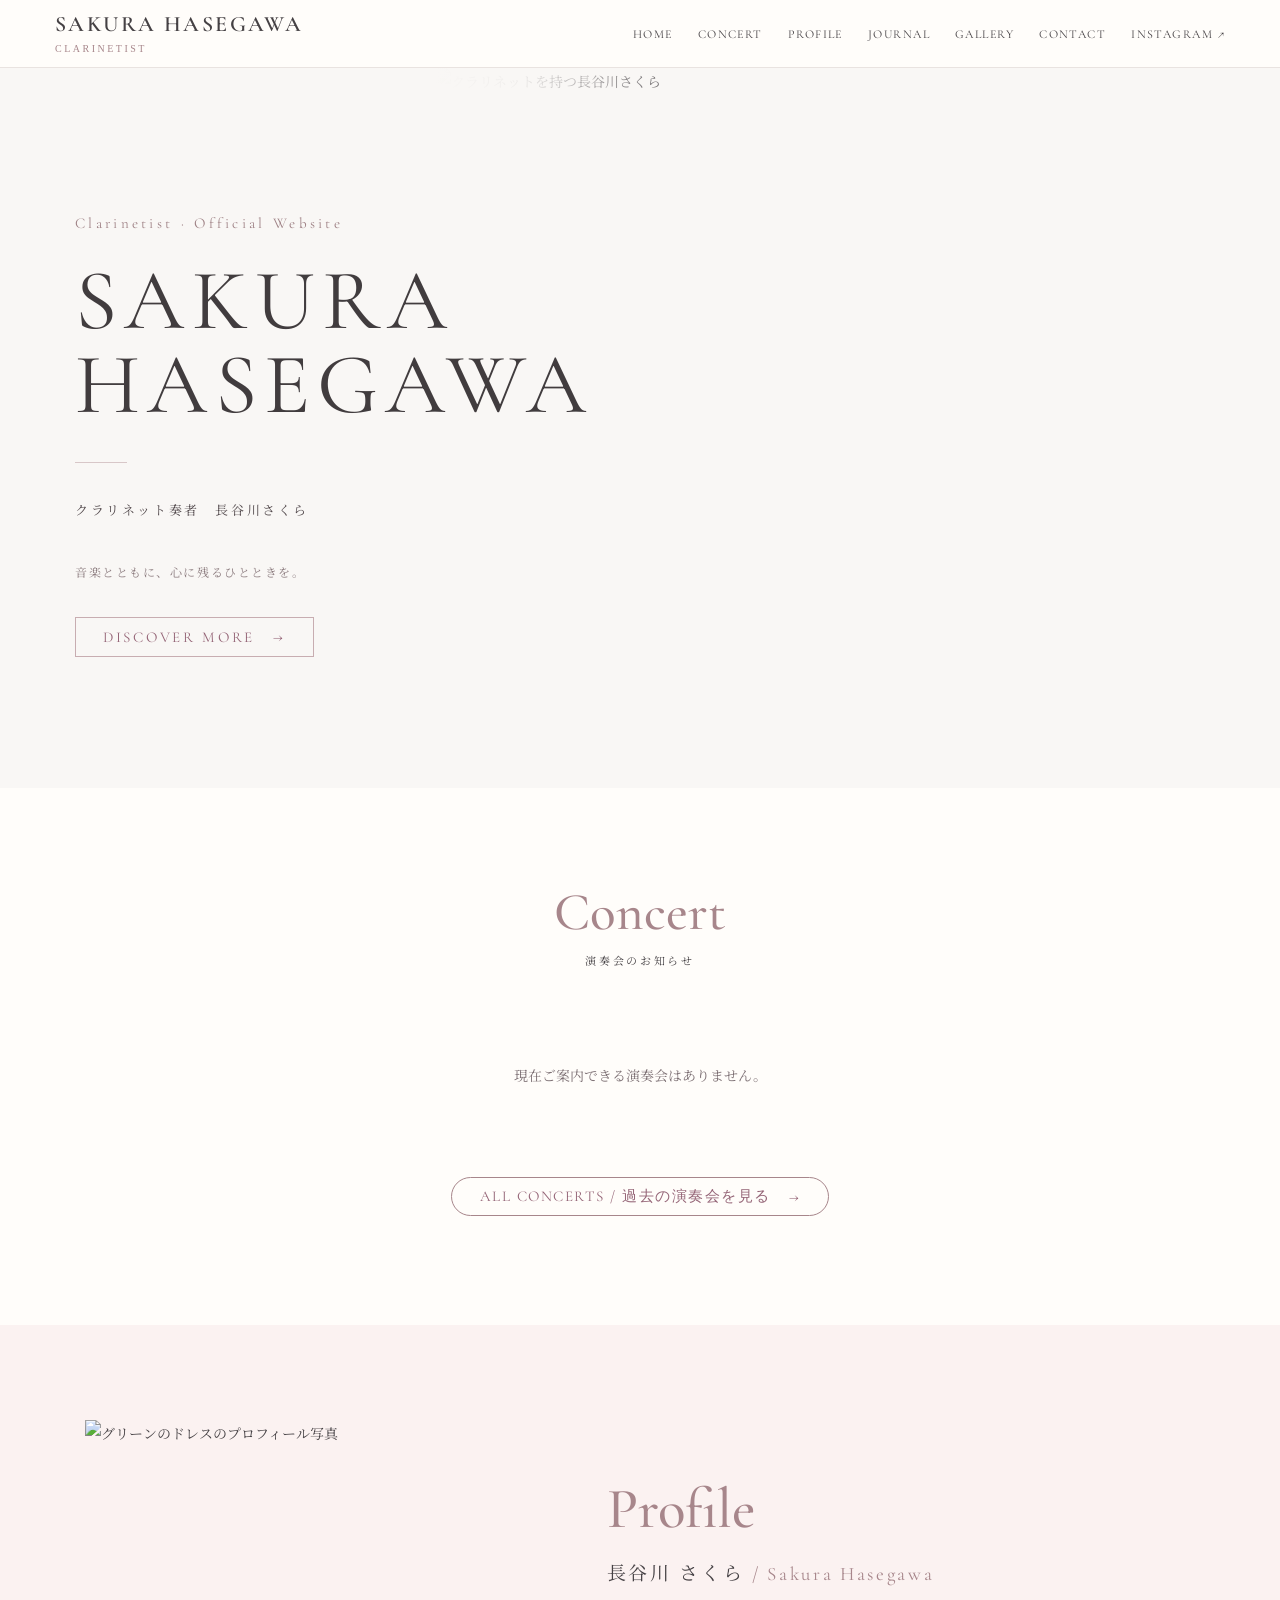
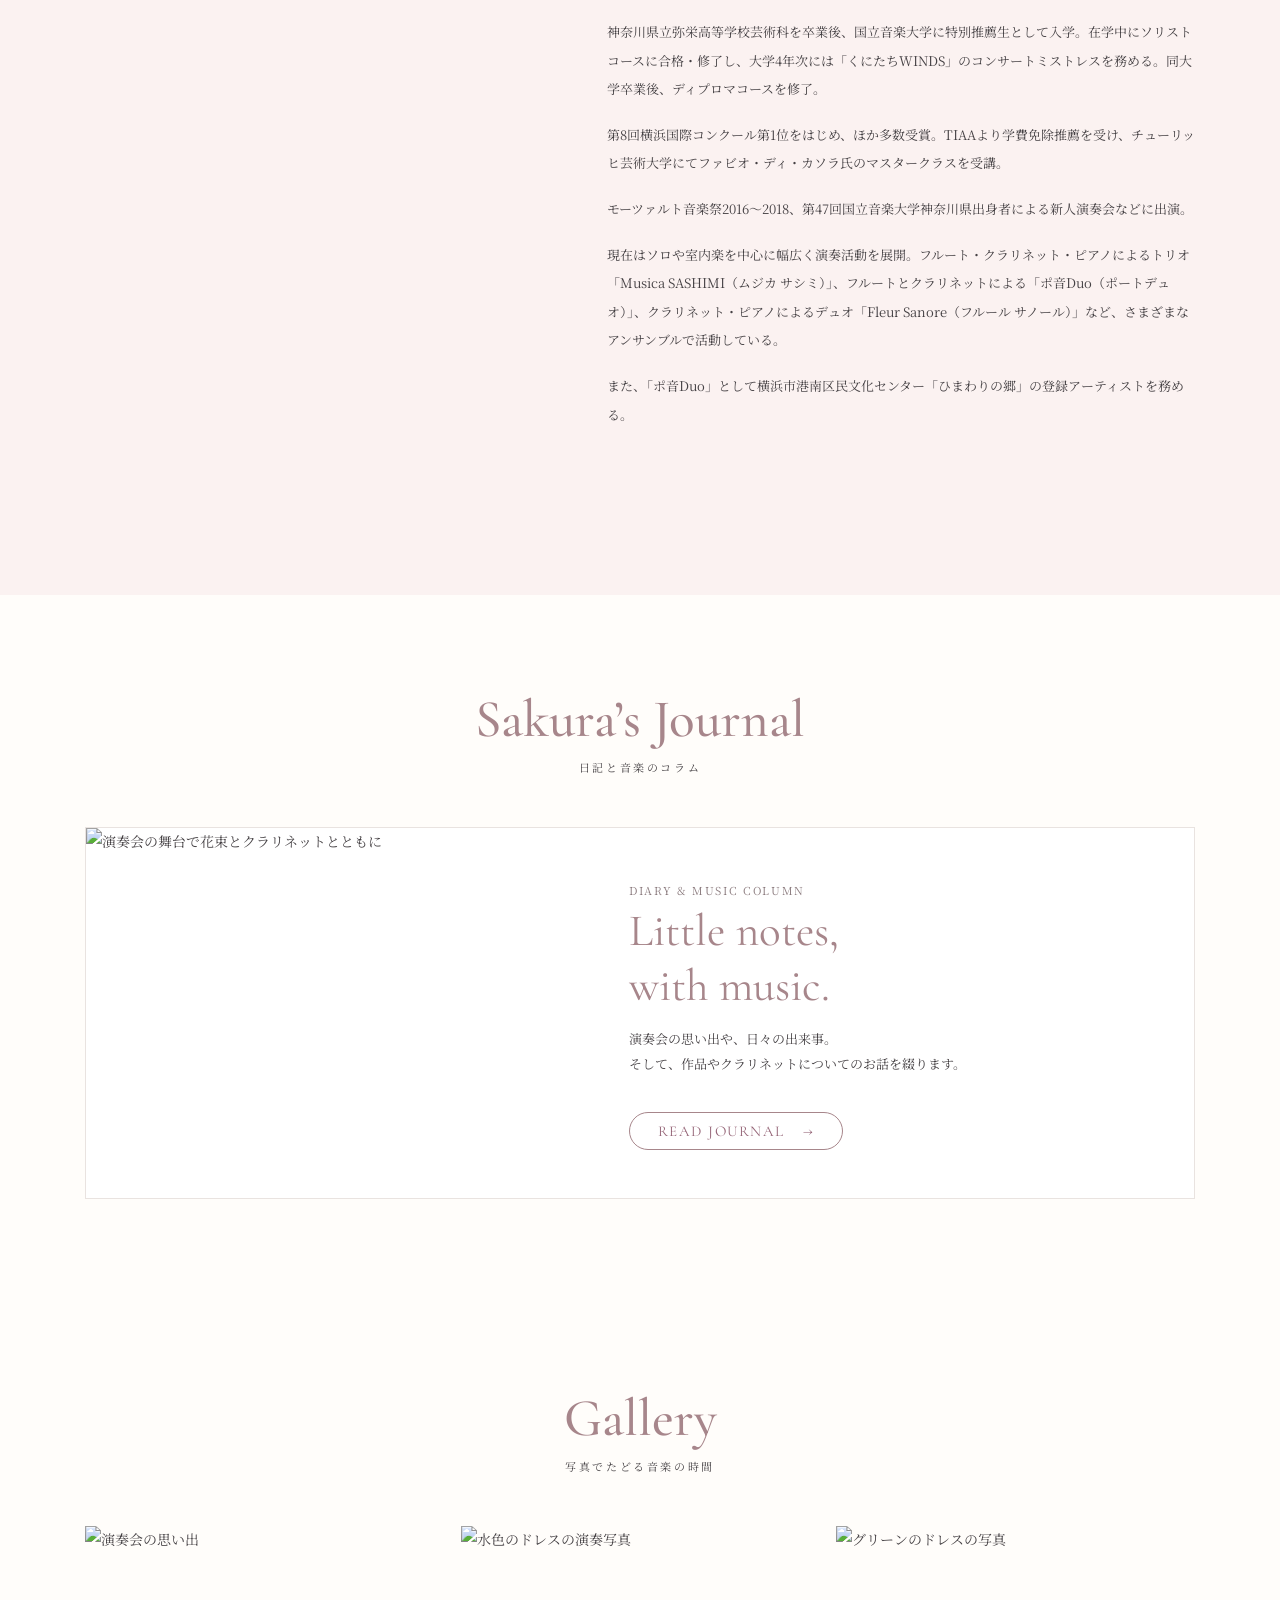
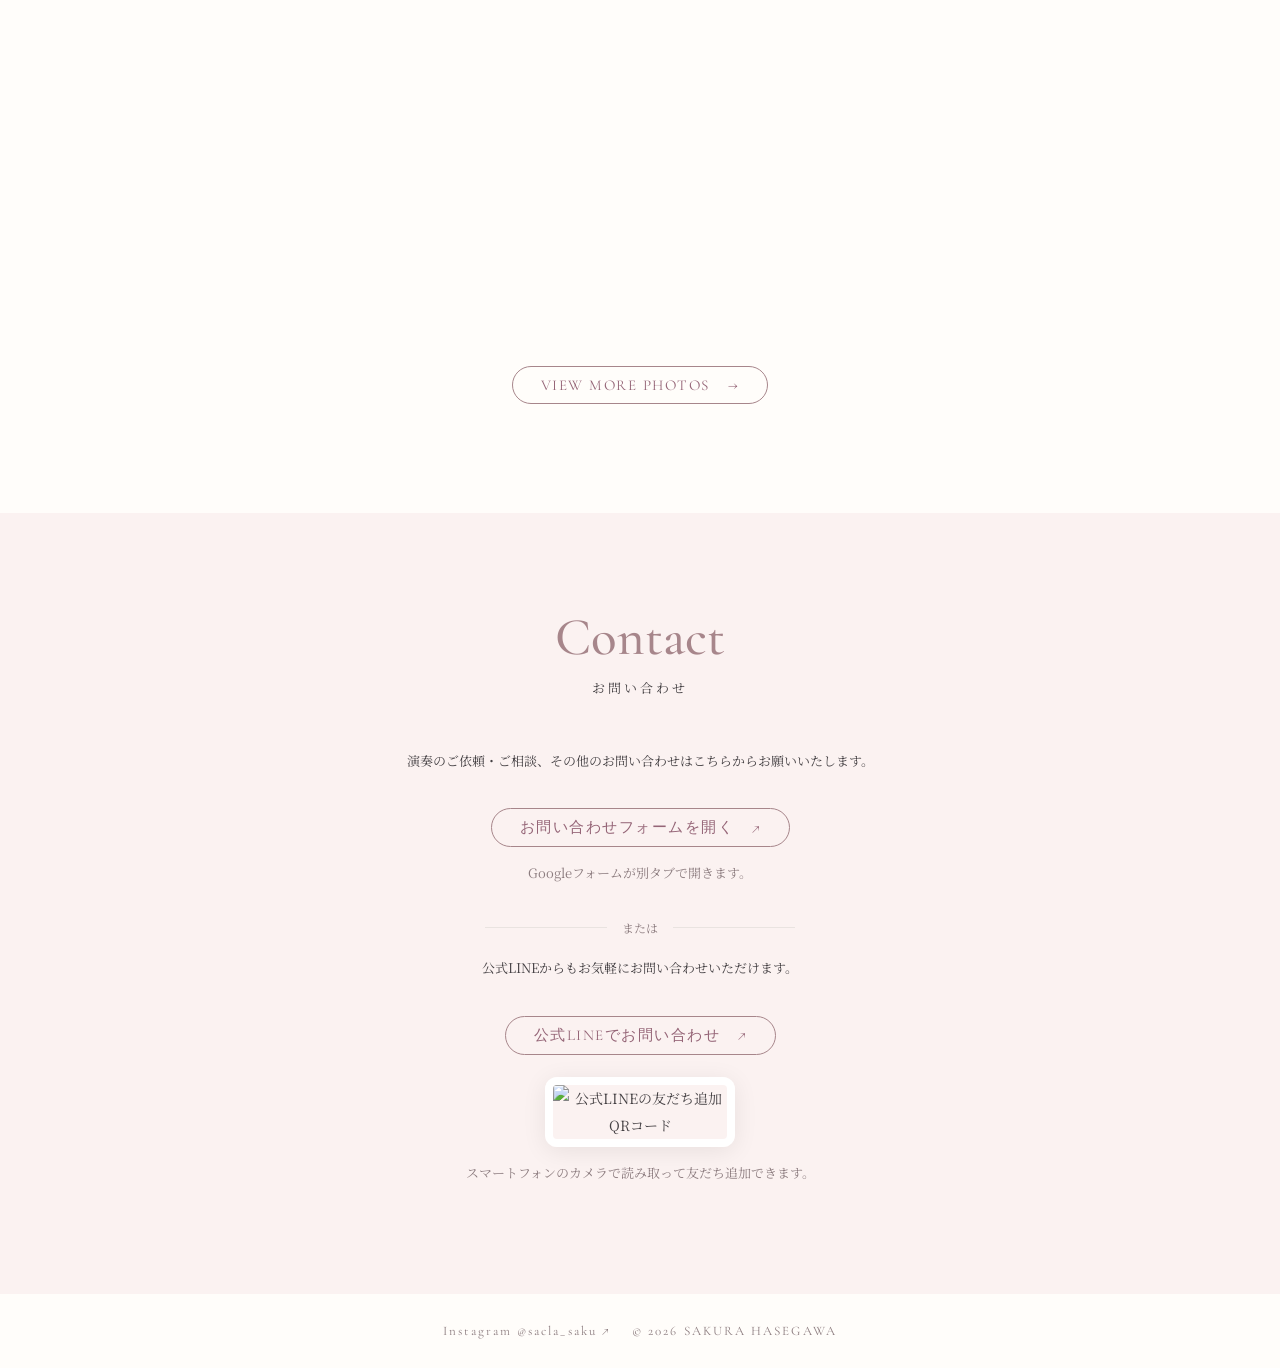
==== index.html @ 26b5f771 "Add files via upload" ====
<!DOCTYPE html>
<html lang="ja"><head><meta charset="utf-8"/><meta content="width=device-width,initial-scale=1" name="viewport"/><link href="style.css" rel="stylesheet"/><meta content="クラリネット奏者 長谷川さくらのウェブサイト。プロフィール、演奏会、写真、日記と音楽コラム。" name="description"/><title>SAKURA HASEGAWA | Clarinetist</title></head><body><header><div class="nav"><a class="brand" href="index.html">SAKURA HASEGAWA<span>CLARINETIST</span></a><nav class="links"><a href="index.html">HOME</a><a href="concerts.html">CONCERT</a><a href="index.html#profile">PROFILE</a><a href="https://sakura-hasegawa-journal.blogspot.com/" rel="noopener noreferrer" target="_blank">JOURNAL</a><a href="gallery.html">GALLERY</a><a href="index.html#contact">CONTACT</a><a aria-label="Instagram @sacla_saku" href="https://www.instagram.com/sacla_saku/" rel="noopener noreferrer" target="_blank">INSTAGRAM ↗</a></nav></div></header><main><section class="hero" id="home"><div class="hero-copy"><span class="kicker">Clarinetist · Official Website</span><h1>SAKURA<br/>HASEGAWA</h1><div class="hairline"></div><p class="jp">クラリネット奏者　長谷川さくら</p><p class="note">音楽とともに、心に残るひとときを。</p><a class="button" href="#profile">DISCOVER MORE <span>→</span></a></div><div class="hero-photo"><img alt="クラリネットを持つ長谷川さくら" src="images/hero-purple.jpg"/></div></section><section class="section" id="concert"><div class="wrap"><div class="section-head"><h2>Concert</h2><p>演奏会のお知らせ</p></div><div class="concert-list" id="upcoming-concerts"><p>演奏会情報を読み込んでいます…</p></div><p style="text-align:center;margin-top:24px"><a class="button" href="concerts.html">ALL CONCERTS / 過去の演奏会を見る <span>→</span></a></p></div></section><section class="section profile" id="profile"><div class="wrap profile-grid"><img alt="グリーンのドレスのプロフィール写真" src="images/green.jpg"/><div class="profile-text"><h2>Profile</h2><div class="jp-name">長谷川 さくら <span style="font:19px 'Cormorant Garamond',serif;color:var(--rose)"> / Sakura Hasegawa</span></div><p>神奈川県立弥栄高等学校芸術科を卒業後、国立音楽大学に特別推薦生として入学。在学中にソリストコースに合格・修了し、大学4年次には「くにたちWINDS」のコンサートミストレスを務める。同大学卒業後、ディプロマコースを修了。</p><p>第8回横浜国際コンクール第1位をはじめ、ほか多数受賞。TIAAより学費免除推薦を受け、チューリッヒ芸術大学にてファビオ・ディ・カソラ氏のマスタークラスを受講。</p><p>モーツァルト音楽祭2016〜2018、第47回国立音楽大学神奈川県出身者による新人演奏会などに出演。</p><p>現在はソロや室内楽を中心に幅広く演奏活動を展開。フルート・クラリネット・ピアノによるトリオ「Musica SASHIMI（ムジカ サシミ）」、フルートとクラリネットによる「ポ音Duo（ポートデュオ）」、クラリネット・ピアノによるデュオ「Fleur Sanore（フルール サノール）」など、さまざまなアンサンブルで活動している。</p><p>また、「ポ音Duo」として横浜市港南区民文化センター「ひまわりの郷」の登録アーティストを務める。</p></div></div></section><section class="section" id="journal"><div class="wrap"><div class="section-head"><h2>Sakura’s Journal</h2><p>日記と音楽のコラム</p></div><div class="journal-feature"><img alt="演奏会の舞台で花束とクラリネットとともに" src="images/concert-memory.jpg"/><div><span class="tagline">DIARY &amp; MUSIC COLUMN</span><h3>Little notes,<br/>with music.</h3><p>演奏会の思い出や、日々の出来事。<br/>そして、作品やクラリネットについてのお話を綴ります。</p><a class="button" href="https://sakura-hasegawa-journal.blogspot.com/" rel="noopener noreferrer" target="_blank">READ JOURNAL <span>→</span></a></div></div></div></section><section class="section" id="gallery"><div class="wrap"><div class="section-head"><h2>Gallery</h2><p>写真でたどる音楽の時間</p></div><div class="gallery-grid"><img alt="演奏会の思い出" src="images/concert-memory.jpg"/><img alt="水色のドレスの演奏写真" src="images/blue-dress.jpg"/><img alt="グリーンのドレスの写真" src="images/green.jpg"/></div><p style="text-align:center;margin-top:28px"><a class="button" href="gallery.html">VIEW MORE PHOTOS <span>→</span></a></p></div></section><section class="section contact" id="contact"><div class="wrap"><div class="section-head"><h2>Contact</h2><p>お問い合わせ</p></div><p>演奏のご依頼・ご相談、その他のお問い合わせはこちらからお願いいたします。</p><p><a class="button" href="https://docs.google.com/forms/d/e/1FAIpQLSdx3HNDGWvEUFdWhkMh7MYXwJhyU6jcr20GA3RXS7MId_K99A/viewform" rel="noopener noreferrer" target="_blank">お問い合わせフォームを開く <span>↗</span></a></p><p class="smallnote">Googleフォームが別タブで開きます。</p><div class="contact-divider"><span>または</span></div><p>公式LINEからもお気軽にお問い合わせいただけます。</p><p><a aria-label="公式LINEでお問い合わせ" class="button" href="https://lin.ee/N4KlAjh" rel="noopener noreferrer" target="_blank">公式LINEでお問い合わせ <span>↗</span></a></p><div style="text-align:center"><img alt="公式LINEの友だち追加QRコード" src="images/line-qr.png" style="display:block;width:190px;max-width:65vw;height:auto;margin:22px auto 8px;border:8px solid white;border-radius:12px;box-shadow:0 4px 24px rgba(0,0,0,.08)"/><p class="smallnote">スマートフォンのカメラで読み取って友だち追加できます。</p></div></div></section></main><footer><a href="https://www.instagram.com/sacla_saku/" rel="noopener noreferrer" style="display:inline-block;margin-right:22px;color:inherit" target="_blank">Instagram @sacla_saku ↗</a>© <span id="year"></span> SAKURA HASEGAWA</footer><script>document.getElementById('year').textContent=new Date().getFullYear()</script><script defer="" src="concerts.js"></script></body></html>
---- style.css ----
@import url('https://fonts.googleapis.com/css2?family=Cormorant+Garamond:wght@400;500;600&family=Noto+Serif+JP:wght@400;500&display=swap');
:root{--paper:#fffdfa;--rose:#b78091;--ink:#493f42;--muted:#8c7c7f;--pale:#fbf0f1;--line:#eadcdb}*{box-sizing:border-box}html{scroll-behavior:smooth}body{margin:0;color:var(--ink);background:var(--paper);font-family:'Noto Serif JP','Yu Mincho',serif;line-height:1.95;font-size:14px}a{color:inherit;text-decoration:none}img{display:block;max-width:100%}header{position:sticky;top:0;z-index:30;background:#fffdfaf2;border-bottom:1px solid var(--line);backdrop-filter:blur(12px)}.nav{max-width:1240px;margin:auto;padding:13px 35px;display:flex;align-items:center;justify-content:space-between;gap:22px}.brand{font:600 22px 'Cormorant Garamond',Georgia,serif;letter-spacing:.11em;line-height:1}.brand span{display:block;font:10px Georgia,serif;letter-spacing:.25em;color:var(--rose);margin-top:8px}.links{display:flex;gap:25px;align-items:center}.links a{font:12px 'Cormorant Garamond',Georgia,serif;letter-spacing:.12em}.links a:hover{color:var(--rose)}.hero{min-height:670px;display:grid;grid-template-columns:51% 49%;background:linear-gradient(110deg,#fffdfb 5%,#f9e8ec 100%);overflow:hidden}.hero-copy{display:flex;flex-direction:column;align-items:flex-start;justify-content:center;padding:70px max(35px,calc((100vw - 1130px)/2));padding-right:20px;position:relative}.hero-copy:before{content:'🌸';position:absolute;top:8%;left:7%;font-size:105px;opacity:.20;font-weight:100}.kicker{font:14px 'Cormorant Garamond',serif;color:var(--rose);letter-spacing:.24em}.hero h1{font:500 clamp(57px,6.6vw,103px)/.91 'Cormorant Garamond',Georgia,serif;letter-spacing:.04em;margin:23px 0}.hero .jp{letter-spacing:.23em;font-size:13px;margin:8px 0 32px}.hairline{width:56px;border-top:1px solid var(--rose);margin:3px 0 26px}.hero p.note{font-size:12px;color:var(--muted);letter-spacing:.13em}.hero-photo{position:relative;min-height:670px;overflow:hidden}.hero-photo img{height:100%;width:100%;object-fit:cover;object-position:center 25%}.hero-photo:after{content:'';position:absolute;inset:0;background:linear-gradient(90deg,#f9e8ec55,transparent 22%)}.button{display:inline-flex;gap:18px;align-items:center;border:1px solid var(--rose);border-radius:100px;padding:9px 28px;color:#956577;letter-spacing:.1em;font:15px 'Cormorant Garamond',serif;margin-top:22px;transition:.2s}.button:hover{background:var(--rose);color:white}.section{padding:95px 30px}.wrap{max-width:1110px;margin:auto}.section-head{text-align:center;margin-bottom:48px}.section-head h2{font:500 53px 'Cormorant Garamond',Georgia,serif;color:var(--rose);margin:0;line-height:1.1}.section-head p{margin:9px 0 0;font-size:11px;letter-spacing:.24em}.empty-concert{background:#fcf5f4;border:1px solid var(--line);text-align:center;padding:53px 25px;max-width:740px;margin:auto}.empty-concert .decor{color:var(--rose);font:40px 'Cormorant Garamond',serif}.empty-concert h3{font-size:17px;font-weight:400;letter-spacing:.1em}.empty-concert p{font-size:12px;color:var(--muted)}.profile{background:#fbf2f1}.profile-grid{display:grid;grid-template-columns:43% 1fr;gap:9%;align-items:center}.profile-grid img{width:100%;height:570px;object-fit:cover;object-position:center 22%}.profile-text h2{font:500 57px 'Cormorant Garamond',serif;color:var(--rose);margin:0}.profile-text .jp-name{font-size:19px;letter-spacing:.14em;margin:10px 0 28px}.profile-text p{font-size:13px;line-height:2.3}.journal-feature{display:grid;grid-template-columns:42% 1fr;gap:7%;align-items:center;background:white;border:1px solid var(--line)}.journal-feature img{width:100%;height:370px;object-fit:cover;object-position:center 42%}.journal-feature>div{padding:35px 50px 35px 0}.journal-feature h3{font:45px 'Cormorant Garamond',serif;color:var(--rose);margin:0}.journal-feature p{font-size:13px}.tagline{font-size:11px;letter-spacing:.15em;color:var(--muted)}.gallery-grid{display:grid;grid-template-columns:repeat(3,1fr);gap:17px}.gallery-grid img{width:100%;height:390px;object-fit:cover;object-position:center 28%}.contact{background:#fbf2f1;text-align:center}.contact p{font-size:13px}.smallnote{color:var(--muted);font-size:11px}footer{text-align:center;padding:29px;color:var(--muted);font:13px 'Cormorant Garamond',serif;letter-spacing:.16em}.journal-main{max-width:1100px;margin:0 auto;padding:75px 25px 110px}.journal-main h1{text-align:center;color:var(--rose);font:500 65px 'Cormorant Garamond',serif;margin:0}.journal-sub{text-align:center;font-size:12px;letter-spacing:.22em;margin:0 0 35px}.filters{text-align:center;margin-bottom:35px}.filters button{cursor:pointer;border:1px solid #e4c8cf;border-radius:100px;padding:10px 24px;background:white;color:var(--ink);margin:5px;font:15px 'Cormorant Garamond',serif;letter-spacing:.1em}.filters button.active{background:var(--rose);color:white}.post-grid{display:grid;grid-template-columns:repeat(2,1fr);gap:25px}.post-card{cursor:pointer;border:1px solid var(--line);background:white;text-align:left;color:inherit;padding:0;font:inherit}.post-card img{width:100%;height:235px;object-fit:cover}.post-card .cardbody{padding:25px}.category{font:16px 'Cormorant Garamond',serif;color:var(--rose);letter-spacing:.13em}.post-card h2{font-size:19px;font-weight:400;margin:12px 0}.post-card p{font-size:12px;color:var(--muted)}.article{max-width:760px;margin:auto;padding:38px;background:white;border:1px solid var(--line)}.article h2{font-size:26px;font-weight:400}.article p{white-space:pre-line}.article img{width:100%;max-height:520px;object-fit:cover}.back{background:none;border:0;color:var(--rose);cursor:pointer;margin-bottom:20px}.placeholder{height:235px;background:linear-gradient(120deg,#f7e5e9,#fff9f5);display:grid;place-items:center;font:34px 'Cormorant Garamond',serif;color:var(--rose)}
@media(max-width:800px){.nav{padding:13px 16px;flex-direction:column}.brand{text-align:center;font-size:20px}.links{gap:12px;flex-wrap:wrap;justify-content:center}.links a{font-size:11px}.hero{grid-template-columns:1fr}.hero-photo{grid-row:1;min-height:0;height:420px}.hero-photo img{object-position:center 27%}.hero-copy{padding:40px 28px 55px;align-items:center;text-align:center}.hero h1{font-size:64px}.hero-copy:before{display:none}.section{padding:65px 20px}.profile-grid{grid-template-columns:1fr;gap:25px}.profile-grid img{height:460px;object-position:center 20%}.profile-text h2{text-align:center}.journal-feature{grid-template-columns:1fr}.journal-feature img{height:300px}.journal-feature>div{padding:20px 25px 35px}.gallery-grid{gap:8px}.gallery-grid img{height:260px}.section-head h2{font-size:46px}.post-grid{grid-template-columns:1fr}.journal-main h1{font-size:54px}}
@media(max-width:480px){.hero-photo{height:340px}.hero h1{font-size:53px}.gallery-grid{grid-template-columns:1fr 1fr}.gallery-grid img{height:220px}.gallery-grid img:last-child{display:none}.profile-grid img{height:410px}.links{gap:10px}}

.hero-copy:after{content:"🌸";position:absolute;bottom:6%;right:7%;font-size:75px;opacity:.17;pointer-events:none}.hero-copy>*{position:relative;z-index:1}


/* Refined, seamless sakura hero */
:root{--ink:#51484a;--rose:#ae8490;--pale:#fbf6f4}
.hero{position:relative;display:block;min-height:760px;background:#faf5f3;isolation:isolate}
.hero-photo{position:absolute;inset:0 0 0 37%;height:100%;min-height:0;z-index:-1;overflow:hidden}
.hero-photo img{width:100%;height:100%;object-fit:cover;object-position:62% 24%}
.hero-photo:after{content:"";position:absolute;inset:0;background:linear-gradient(90deg,#faf5f3 0%,#faf5f3 7%,rgba(250,245,243,.97) 16%,rgba(250,245,243,.72) 30%,rgba(250,245,243,.13) 51%,transparent 70%)}
.hero-copy{width:60%;min-height:760px;padding:170px 20px 100px max(65px,calc((100vw - 1130px)/2));justify-content:center;position:relative}
.hero-copy:before{content:"";position:absolute;top:26px;left:0;width:290px;height:222px;background:url('images/sakura-branch.svg') center/contain no-repeat;opacity:.49;pointer-events:none}
.hero-copy:after{content:"";position:absolute;bottom:6px;left:6%;right:auto;width:180px;height:140px;background:url('images/sakura-branch.svg') center/contain no-repeat;transform:rotate(180deg);opacity:.23;pointer-events:none}
.hero h1{font-family:'Cormorant Garamond',Georgia,serif;font-weight:400;font-size:clamp(75px,7.2vw,117px);line-height:.87;letter-spacing:.105em;color:#514449;margin:28px 0 32px;white-space:nowrap}
.hero .kicker{font-size:15px;letter-spacing:.24em;color:#ae8791}
.hero .hairline{width:78px;opacity:.65}
.hero .jp{font-size:13px;letter-spacing:.28em}
.hero .note{margin-top:5px}
.profile-grid{grid-template-columns:40% 1fr;gap:7%}.profile-grid img{height:680px}.profile-text p{font-size:13px;line-height:2.2;margin:0 0 17px}
@media(max-width:950px){.hero{min-height:650px}.hero-copy{min-height:650px;width:67%;padding-left:45px}.hero h1{font-size:clamp(65px,8vw,88px)}.hero-photo{left:31%}}
@media(max-width:700px){.hero{min-height:0;padding-top:355px}.hero-photo{inset:0 0 auto 0;height:440px}.hero-photo img{object-position:center 22%}.hero-photo:after{background:linear-gradient(0deg,#faf5f3 0%,rgba(250,245,243,.85) 9%,transparent 39%)}.hero-copy{width:100%;min-height:0;padding:25px 25px 70px;align-items:center;text-align:center}.hero-copy:before{width:145px;height:130px;top:-5px;left:-20px;opacity:.4}.hero-copy:after{width:105px;height:90px;right:0;left:auto}.hero h1{font-size:clamp(52px,12vw,78px);margin:22px 0;letter-spacing:.065em}.profile-grid img{height:460px}.profile-text p{font-size:13px}}

/* Editorial minimal hero: authentic photo, no ornamental illustration */
:root{--ink:#454144;--rose:#a7868b;--pale:#fbf9f7;--line:#e9e3e0}
.hero{background:#f9f7f5;min-height:720px;overflow:hidden}
.hero-photo{left:34%;z-index:-1}
.hero-photo img{object-position:62% 25%}
.hero-photo:after{background:linear-gradient(90deg,#f9f7f5 0%,#f9f7f5 9%,rgba(249,247,245,.98) 20%,rgba(249,247,245,.75) 37%,rgba(249,247,245,.12) 61%,transparent 78%)}
.hero-copy{width:64%;min-height:720px;padding-top:110px;padding-bottom:95px}
.hero-copy:before,.hero-copy:after{display:none!important;content:none!important}
.hero h1{font-size:clamp(68px,6.7vw,104px);font-weight:400;letter-spacing:.085em;line-height:.98;color:#413c3e;margin:27px 0 32px}
.hero .kicker{color:#9e8185;font-size:15px;letter-spacing:.22em}
.hero .hairline{width:52px;border-color:#c7aeb1}
.hero .jp{color:#51484b;letter-spacing:.2em}
.hero .note{color:#7c7375}
.hero .button{border-radius:0;border-color:#c8adb1;padding:10px 27px;letter-spacing:.18em}
@media(max-width:950px){.hero{min-height:640px}.hero-copy{min-height:640px}.hero h1{font-size:clamp(60px,7vw,83px)}}
@media(max-width:700px){.hero{min-height:0;padding-top:350px}.hero-photo{left:0;height:435px}.hero-photo:after{background:linear-gradient(0deg,#f9f7f5 0%,rgba(249,247,245,.93) 12%,transparent 46%)}.hero-copy{min-height:0;width:100%;padding:30px 22px 75px}.hero h1{font-size:clamp(51px,11vw,76px);white-space:normal}}

/* Clear portrait correction: no veil over faces or profile photos */
.profile-grid img,.journal-feature img,.gallery-grid img{filter:none!important;opacity:1!important;mask-image:none!important;-webkit-mask-image:none!important}
.profile-grid,.profile-grid picture{isolation:isolate}
.profile-grid img{position:relative;z-index:1}
.hero-photo:after{background:linear-gradient(90deg,#f9f7f5 0%,rgba(249,247,245,.94) 10%,rgba(249,247,245,.42) 22%,transparent 35%)!important;pointer-events:none}
@media(max-width:700px){.hero-photo:after{background:linear-gradient(0deg,#f9f7f5 0%,rgba(249,247,245,.70) 9%,transparent 24%)!important}}

.contact-form{max-width:820px;margin:30px auto 12px;background:white;border:1px solid var(--line);border-radius:5px;overflow:hidden}.contact-form iframe{display:block;width:100%;height:1000px;border:0;background:#fff}@media(max-width:800px){.contact-form iframe{height:1100px}}

.contact-divider{max-width:310px;margin:30px auto 16px;display:flex;align-items:center;gap:15px;color:var(--muted);font-size:12px}.contact-divider:before,.contact-divider:after{content:"";height:1px;background:var(--line);flex:1}

/* Concerts */
.concert-list{display:grid;gap:22px;margin:26px auto 10px;max-width:860px}.concert-card{display:flex;gap:26px;align-items:flex-start;padding:24px;background:#fff;border:1px solid #eee3e2;border-radius:8px;box-shadow:0 8px 28px rgba(90,60,70,.04)}.concert-poster{width:160px;max-width:32%;object-fit:contain;border-radius:3px}.concert-card h3{font-size:1.35rem;margin:8px 0 14px}.concert-card p{margin:6px 0;line-height:1.7}.concert-date{color:#ae7586;letter-spacing:.12em;font-weight:600}.concert-card .button{margin-top:14px}.concert-subhead{font-size:1.6rem;margin-top:42px}.concert-empty{text-align:center;padding:28px;color:#7d7074}@media(max-width:600px){.concert-card{gap:15px;padding:16px}.concert-poster{width:100px}.concert-card h3{font-size:1.1rem}}

/* Flyer links: preserve each flyer aspect ratio, including landscape flyers. */
.poster-link{display:block;flex:0 0 160px;max-width:32%;text-align:center;text-decoration:none;color:#ae7586;cursor:zoom-in}
.poster-link .concert-poster{display:block;width:100%;max-width:100%;height:auto;max-height:290px;object-fit:contain;border-radius:3px;box-shadow:0 4px 15px rgba(80,55,65,.12)}
.poster-fallback{display:none;font-size:.85rem;padding:16px 6px;background:#f9f3f5;border:1px solid #eadde1;border-radius:4px}
.poster-error .concert-poster{display:none}.poster-error .poster-fallback{display:block}
@media(max-width:600px){.poster-link{flex-basis:100px;max-width:34%}.poster-link .concert-poster{max-height:210px}}
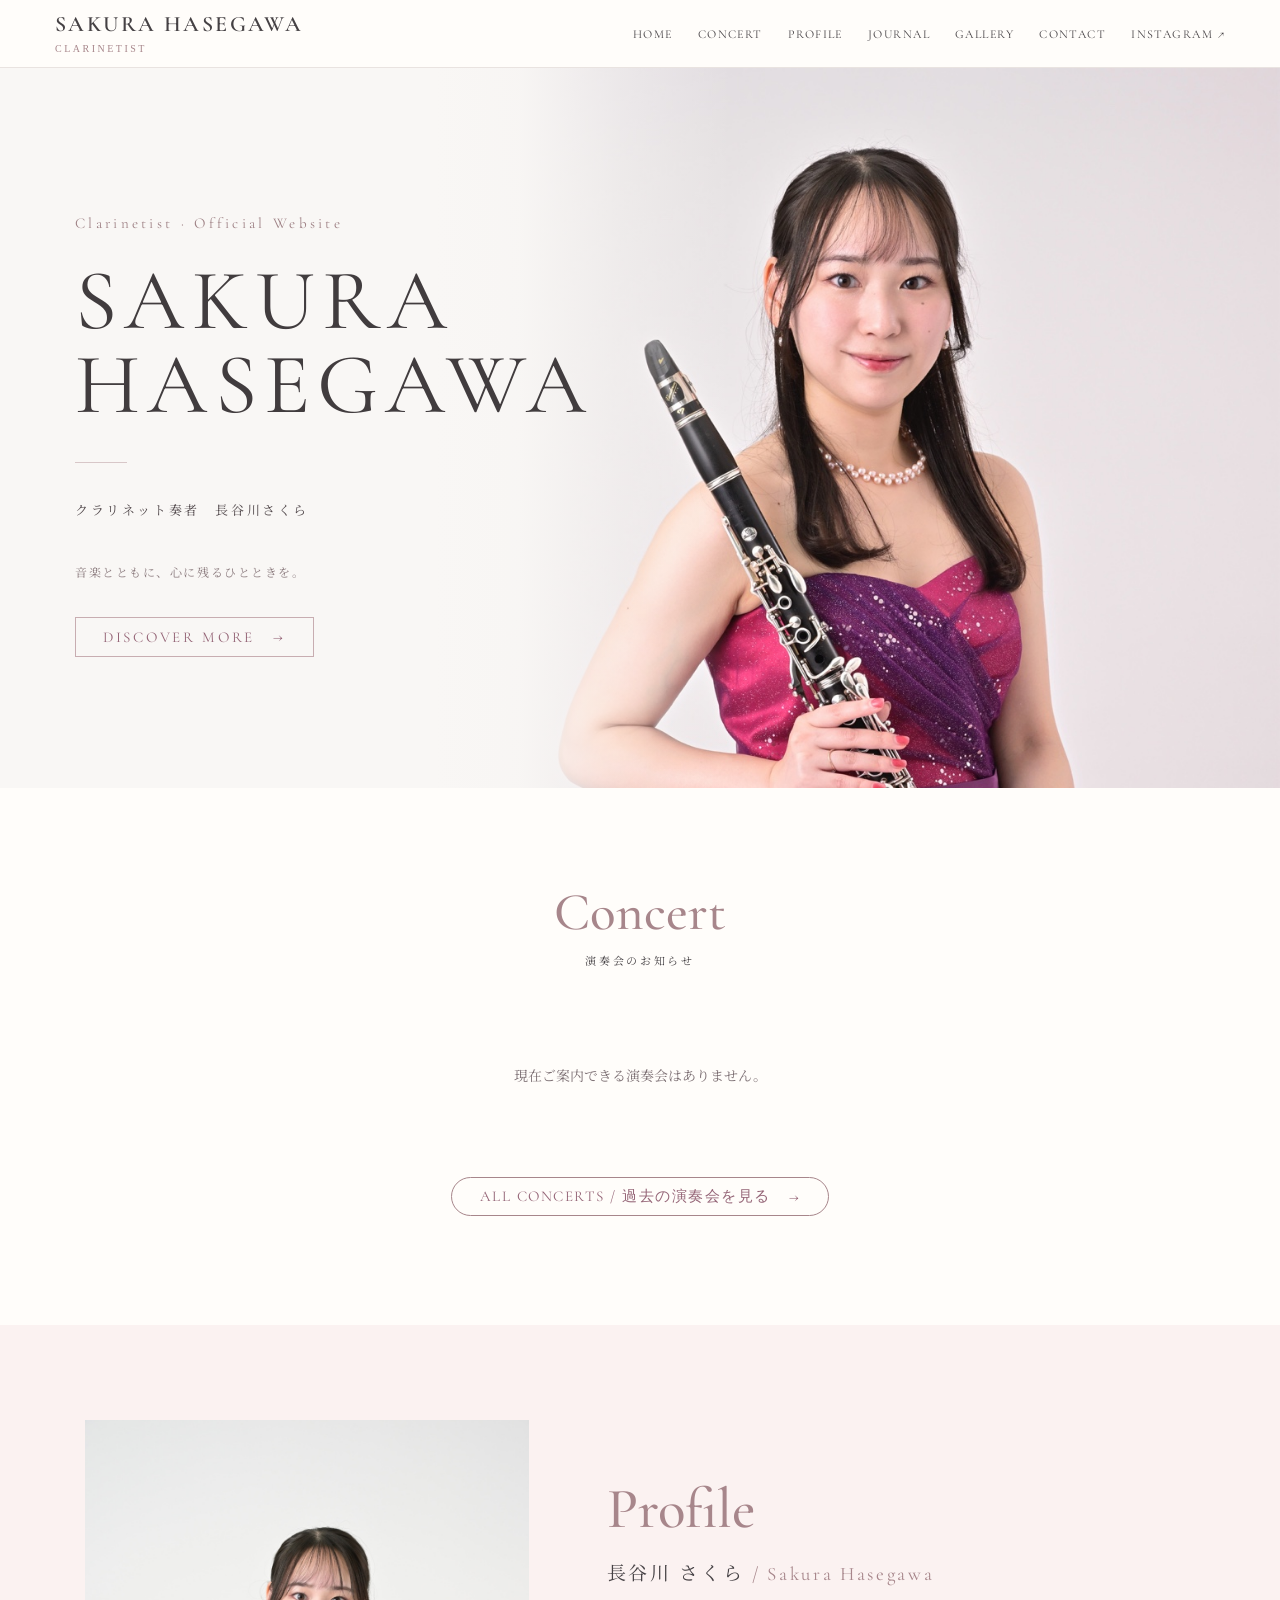
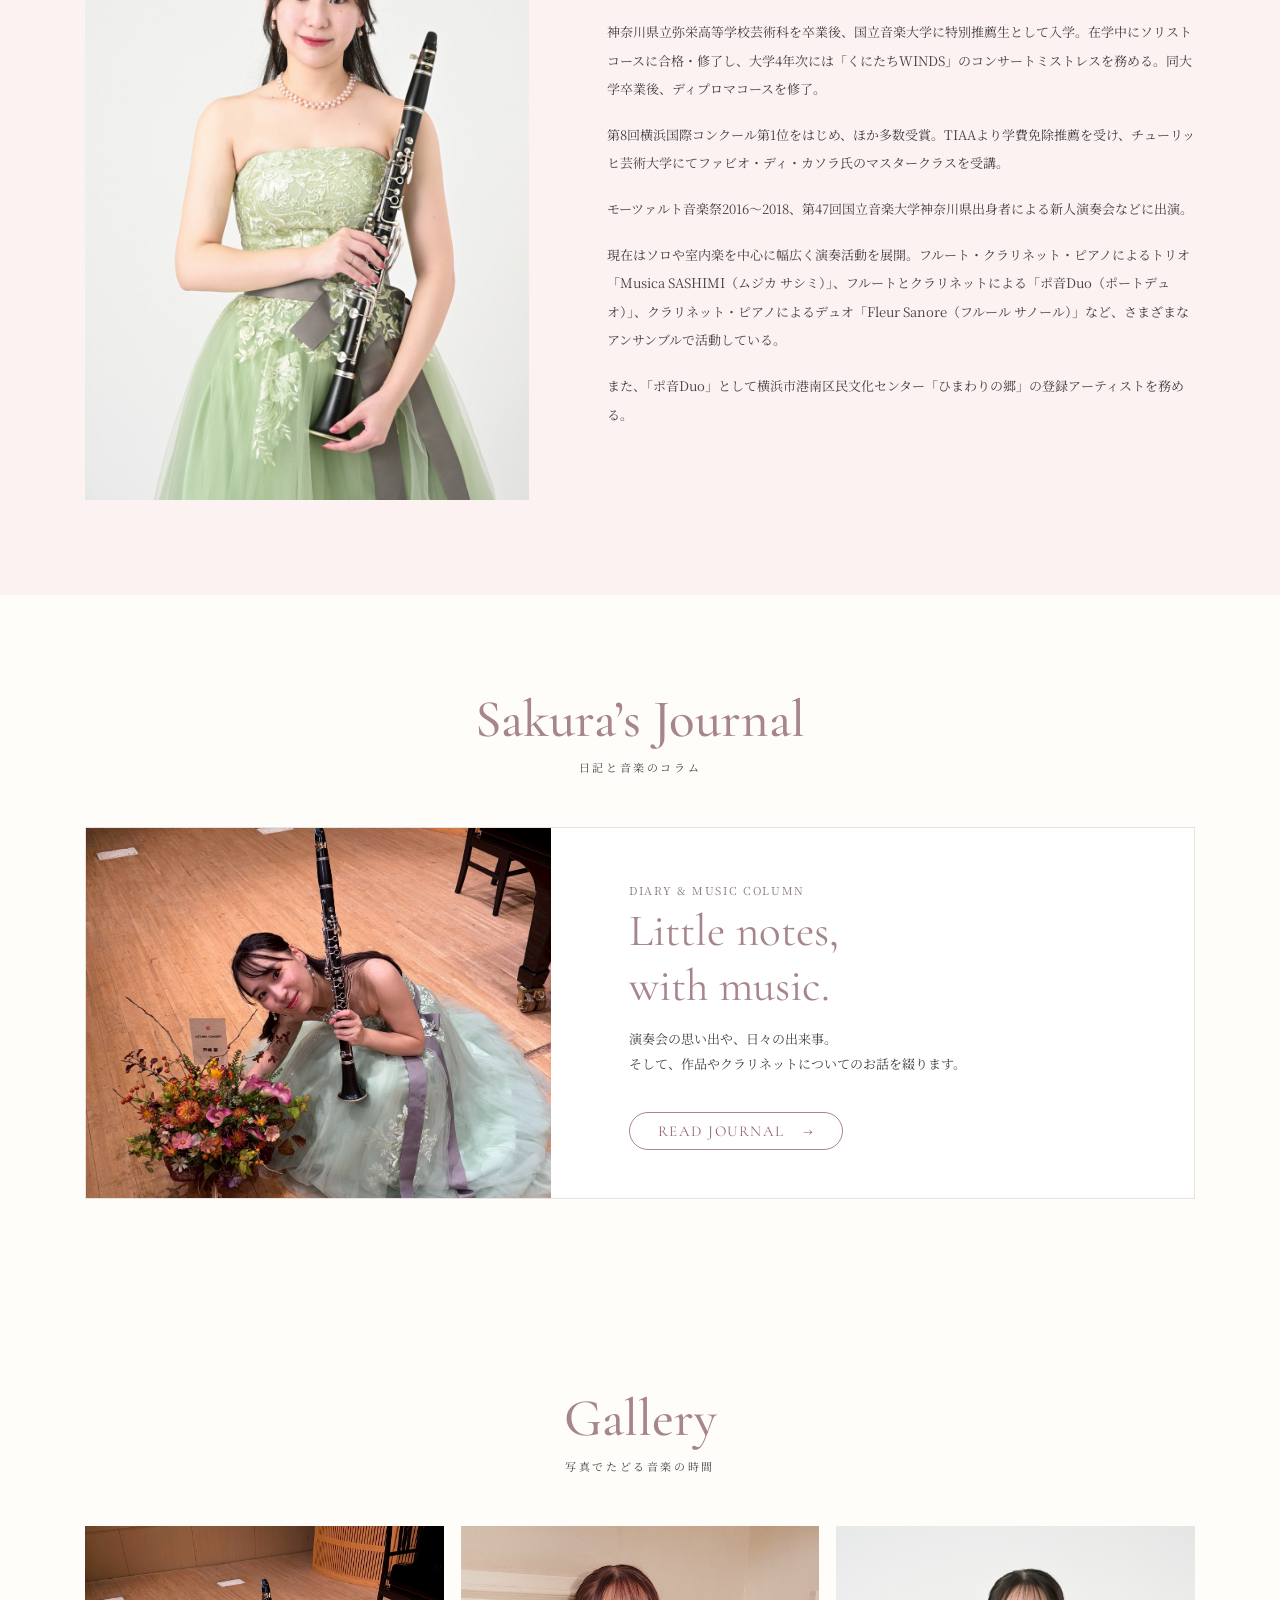
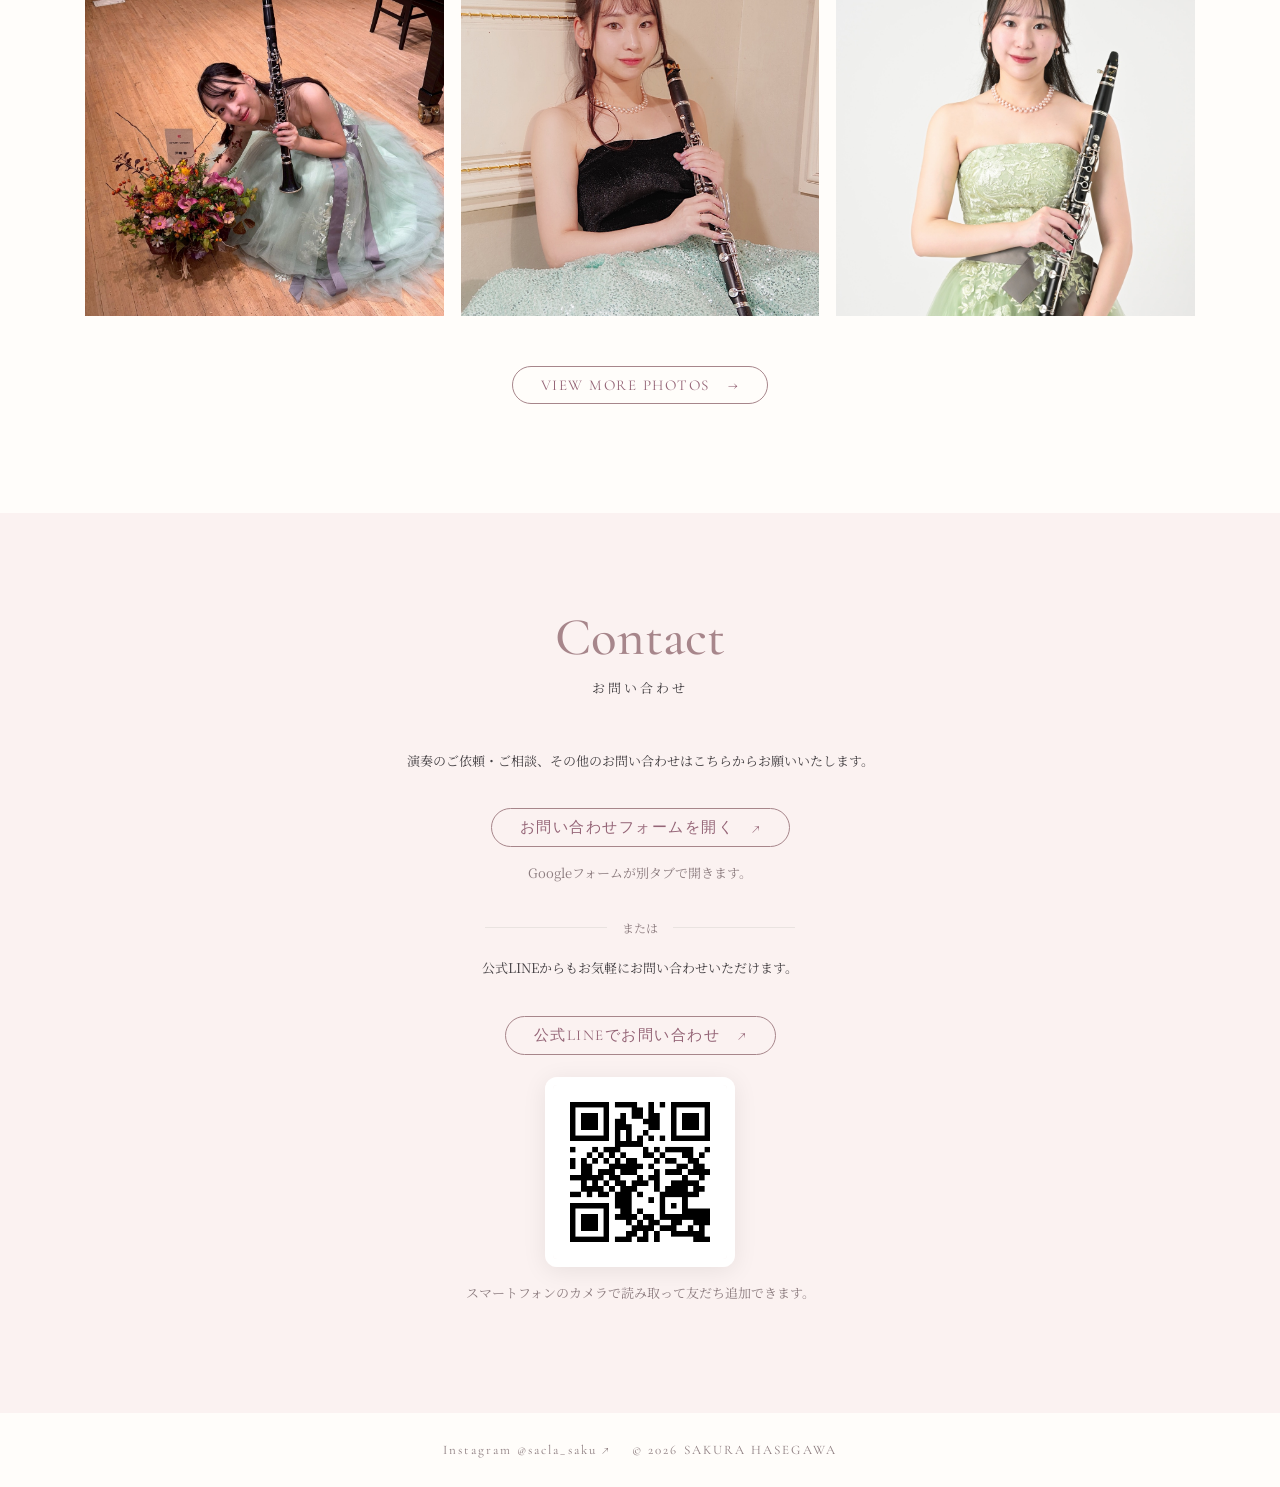
==== commit 448cdc7c: "Update index.html" ====
--- a/index.html
+++ b/index.html
@@ -1,2 +1,2 @@
 <!DOCTYPE html>
-<html lang="ja"><head><meta charset="utf-8"/><meta content="width=device-width,initial-scale=1" name="viewport"/><link href="style.css" rel="stylesheet"/><meta content="クラリネット奏者 長谷川さくらのウェブサイト。プロフィール、演奏会、写真、日記と音楽コラム。" name="description"/><title>SAKURA HASEGAWA | Clarinetist</title></head><body><header><div class="nav"><a class="brand" href="index.html">SAKURA HASEGAWA<span>CLARINETIST</span></a><nav class="links"><a href="index.html">HOME</a><a href="concerts.html">CONCERT</a><a href="index.html#profile">PROFILE</a><a href="https://sakura-hasegawa-journal.blogspot.com/" rel="noopener noreferrer" target="_blank">JOURNAL</a><a href="gallery.html">GALLERY</a><a href="index.html#contact">CONTACT</a><a aria-label="Instagram @sacla_saku" href="https://www.instagram.com/sacla_saku/" rel="noopener noreferrer" target="_blank">INSTAGRAM ↗</a></nav></div></header><main><section class="hero" id="home"><div class="hero-copy"><span class="kicker">Clarinetist · Official Website</span><h1>SAKURA<br/>HASEGAWA</h1><div class="hairline"></div><p class="jp">クラリネット奏者　長谷川さくら</p><p class="note">音楽とともに、心に残るひとときを。</p><a class="button" href="#profile">DISCOVER MORE <span>→</span></a></div><div class="hero-photo"><img alt="クラリネットを持つ長谷川さくら" src="images/hero-purple.jpg"/></div></section><section class="section" id="concert"><div class="wrap"><div class="section-head"><h2>Concert</h2><p>演奏会のお知らせ</p></div><div class="concert-list" id="upcoming-concerts"><p>演奏会情報を読み込んでいます…</p></div><p style="text-align:center;margin-top:24px"><a class="button" href="concerts.html">ALL CONCERTS / 過去の演奏会を見る <span>→</span></a></p></div></section><section class="section profile" id="profile"><div class="wrap profile-grid"><img alt="グリーンのドレスのプロフィール写真" src="images/green.jpg"/><div class="profile-text"><h2>Profile</h2><div class="jp-name">長谷川 さくら <span style="font:19px 'Cormorant Garamond',serif;color:var(--rose)"> / Sakura Hasegawa</span></div><p>神奈川県立弥栄高等学校芸術科を卒業後、国立音楽大学に特別推薦生として入学。在学中にソリストコースに合格・修了し、大学4年次には「くにたちWINDS」のコンサートミストレスを務める。同大学卒業後、ディプロマコースを修了。</p><p>第8回横浜国際コンクール第1位をはじめ、ほか多数受賞。TIAAより学費免除推薦を受け、チューリッヒ芸術大学にてファビオ・ディ・カソラ氏のマスタークラスを受講。</p><p>モーツァルト音楽祭2016〜2018、第47回国立音楽大学神奈川県出身者による新人演奏会などに出演。</p><p>現在はソロや室内楽を中心に幅広く演奏活動を展開。フルート・クラリネット・ピアノによるトリオ「Musica SASHIMI（ムジカ サシミ）」、フルートとクラリネットによる「ポ音Duo（ポートデュオ）」、クラリネット・ピアノによるデュオ「Fleur Sanore（フルール サノール）」など、さまざまなアンサンブルで活動している。</p><p>また、「ポ音Duo」として横浜市港南区民文化センター「ひまわりの郷」の登録アーティストを務める。</p></div></div></section><section class="section" id="journal"><div class="wrap"><div class="section-head"><h2>Sakura’s Journal</h2><p>日記と音楽のコラム</p></div><div class="journal-feature"><img alt="演奏会の舞台で花束とクラリネットとともに" src="images/concert-memory.jpg"/><div><span class="tagline">DIARY &amp; MUSIC COLUMN</span><h3>Little notes,<br/>with music.</h3><p>演奏会の思い出や、日々の出来事。<br/>そして、作品やクラリネットについてのお話を綴ります。</p><a class="button" href="https://sakura-hasegawa-journal.blogspot.com/" rel="noopener noreferrer" target="_blank">READ JOURNAL <span>→</span></a></div></div></div></section><section class="section" id="gallery"><div class="wrap"><div class="section-head"><h2>Gallery</h2><p>写真でたどる音楽の時間</p></div><div class="gallery-grid"><img alt="演奏会の思い出" src="images/concert-memory.jpg"/><img alt="水色のドレスの演奏写真" src="images/blue-dress.jpg"/><img alt="グリーンのドレスの写真" src="images/green.jpg"/></div><p style="text-align:center;margin-top:28px"><a class="button" href="gallery.html">VIEW MORE PHOTOS <span>→</span></a></p></div></section><section class="section contact" id="contact"><div class="wrap"><div class="section-head"><h2>Contact</h2><p>お問い合わせ</p></div><p>演奏のご依頼・ご相談、その他のお問い合わせはこちらからお願いいたします。</p><p><a class="button" href="https://docs.google.com/forms/d/e/1FAIpQLSdx3HNDGWvEUFdWhkMh7MYXwJhyU6jcr20GA3RXS7MId_K99A/viewform" rel="noopener noreferrer" target="_blank">お問い合わせフォームを開く <span>↗</span></a></p><p class="smallnote">Googleフォームが別タブで開きます。</p><div class="contact-divider"><span>または</span></div><p>公式LINEからもお気軽にお問い合わせいただけます。</p><p><a aria-label="公式LINEでお問い合わせ" class="button" href="https://lin.ee/N4KlAjh" rel="noopener noreferrer" target="_blank">公式LINEでお問い合わせ <span>↗</span></a></p><div style="text-align:center"><img alt="公式LINEの友だち追加QRコード" src="images/line-qr.png" style="display:block;width:190px;max-width:65vw;height:auto;margin:22px auto 8px;border:8px solid white;border-radius:12px;box-shadow:0 4px 24px rgba(0,0,0,.08)"/><p class="smallnote">スマートフォンのカメラで読み取って友だち追加できます。</p></div></div></section></main><footer><a href="https://www.instagram.com/sacla_saku/" rel="noopener noreferrer" style="display:inline-block;margin-right:22px;color:inherit" target="_blank">Instagram @sacla_saku ↗</a>© <span id="year"></span> SAKURA HASEGAWA</footer><script>document.getElementById('year').textContent=new Date().getFullYear()</script><script defer="" src="concerts.js"></script></body></html>+<html lang="ja"><head><meta charset="utf-8"/><meta content="width=device-width,initial-scale=1" name="viewport"/><link href="style.css" rel="stylesheet"/><meta content="クラリネット奏者 長谷川さくらのウェブサイト。プロフィール、演奏会、写真、日記と音楽コラム。" name="description"/><title>長谷川さくら | クラリネット奏者 公式サイト</title><meta name="description" content="クラリネット奏者・長谷川さくらの公式サイト。演奏会情報、プロフィール、活動記録、写真などをご紹介しています。"></head><body><header><div class="nav"><a class="brand" href="index.html">SAKURA HASEGAWA<span>CLARINETIST</span></a><nav class="links"><a href="index.html">HOME</a><a href="concerts.html">CONCERT</a><a href="index.html#profile">PROFILE</a><a href="https://sakura-hasegawa-journal.blogspot.com/" rel="noopener noreferrer" target="_blank">JOURNAL</a><a href="gallery.html">GALLERY</a><a href="index.html#contact">CONTACT</a><a aria-label="Instagram @sacla_saku" href="https://www.instagram.com/sacla_saku/" rel="noopener noreferrer" target="_blank">INSTAGRAM ↗</a></nav></div></header><main><section class="hero" id="home"><div class="hero-copy"><span class="kicker">Clarinetist · Official Website</span><h1>SAKURA<br/>HASEGAWA</h1><div class="hairline"></div><p class="jp">クラリネット奏者　長谷川さくら</p><p class="note">音楽とともに、心に残るひとときを。</p><a class="button" href="#profile">DISCOVER MORE <span>→</span></a></div><div class="hero-photo"><img alt="クラリネットを持つ長谷川さくら" src="images/hero-purple.jpg"/></div></section><section class="section" id="concert"><div class="wrap"><div class="section-head"><h2>Concert</h2><p>演奏会のお知らせ</p></div><div class="concert-list" id="upcoming-concerts"><p>演奏会情報を読み込んでいます…</p></div><p style="text-align:center;margin-top:24px"><a class="button" href="concerts.html">ALL CONCERTS / 過去の演奏会を見る <span>→</span></a></p></div></section><section class="section profile" id="profile"><div class="wrap profile-grid"><img alt="グリーンのドレスのプロフィール写真" src="images/green.jpg"/><div class="profile-text"><h2>Profile</h2><div class="jp-name">長谷川 さくら <span style="font:19px 'Cormorant Garamond',serif;color:var(--rose)"> / Sakura Hasegawa</span></div><p>神奈川県立弥栄高等学校芸術科を卒業後、国立音楽大学に特別推薦生として入学。在学中にソリストコースに合格・修了し、大学4年次には「くにたちWINDS」のコンサートミストレスを務める。同大学卒業後、ディプロマコースを修了。</p><p>第8回横浜国際コンクール第1位をはじめ、ほか多数受賞。TIAAより学費免除推薦を受け、チューリッヒ芸術大学にてファビオ・ディ・カソラ氏のマスタークラスを受講。</p><p>モーツァルト音楽祭2016〜2018、第47回国立音楽大学神奈川県出身者による新人演奏会などに出演。</p><p>現在はソロや室内楽を中心に幅広く演奏活動を展開。フルート・クラリネット・ピアノによるトリオ「Musica SASHIMI（ムジカ サシミ）」、フルートとクラリネットによる「ポ音Duo（ポートデュオ）」、クラリネット・ピアノによるデュオ「Fleur Sanore（フルール サノール）」など、さまざまなアンサンブルで活動している。</p><p>また、「ポ音Duo」として横浜市港南区民文化センター「ひまわりの郷」の登録アーティストを務める。</p></div></div></section><section class="section" id="journal"><div class="wrap"><div class="section-head"><h2>Sakura’s Journal</h2><p>日記と音楽のコラム</p></div><div class="journal-feature"><img alt="演奏会の舞台で花束とクラリネットとともに" src="images/concert-memory.jpg"/><div><span class="tagline">DIARY &amp; MUSIC COLUMN</span><h3>Little notes,<br/>with music.</h3><p>演奏会の思い出や、日々の出来事。<br/>そして、作品やクラリネットについてのお話を綴ります。</p><a class="button" href="https://sakura-hasegawa-journal.blogspot.com/" rel="noopener noreferrer" target="_blank">READ JOURNAL <span>→</span></a></div></div></div></section><section class="section" id="gallery"><div class="wrap"><div class="section-head"><h2>Gallery</h2><p>写真でたどる音楽の時間</p></div><div class="gallery-grid"><img alt="演奏会の思い出" src="images/concert-memory.jpg"/><img alt="水色のドレスの演奏写真" src="images/blue-dress.jpg"/><img alt="グリーンのドレスの写真" src="images/green.jpg"/></div><p style="text-align:center;margin-top:28px"><a class="button" href="gallery.html">VIEW MORE PHOTOS <span>→</span></a></p></div></section><section class="section contact" id="contact"><div class="wrap"><div class="section-head"><h2>Contact</h2><p>お問い合わせ</p></div><p>演奏のご依頼・ご相談、その他のお問い合わせはこちらからお願いいたします。</p><p><a class="button" href="https://docs.google.com/forms/d/e/1FAIpQLSdx3HNDGWvEUFdWhkMh7MYXwJhyU6jcr20GA3RXS7MId_K99A/viewform" rel="noopener noreferrer" target="_blank">お問い合わせフォームを開く <span>↗</span></a></p><p class="smallnote">Googleフォームが別タブで開きます。</p><div class="contact-divider"><span>または</span></div><p>公式LINEからもお気軽にお問い合わせいただけます。</p><p><a aria-label="公式LINEでお問い合わせ" class="button" href="https://lin.ee/N4KlAjh" rel="noopener noreferrer" target="_blank">公式LINEでお問い合わせ <span>↗</span></a></p><div style="text-align:center"><img alt="公式LINEの友だち追加QRコード" src="images/line-qr.png" style="display:block;width:190px;max-width:65vw;height:auto;margin:22px auto 8px;border:8px solid white;border-radius:12px;box-shadow:0 4px 24px rgba(0,0,0,.08)"/><p class="smallnote">スマートフォンのカメラで読み取って友だち追加できます。</p></div></div></section></main><footer><a href="https://www.instagram.com/sacla_saku/" rel="noopener noreferrer" style="display:inline-block;margin-right:22px;color:inherit" target="_blank">Instagram @sacla_saku ↗</a>© <span id="year"></span> SAKURA HASEGAWA</footer><script>document.getElementById('year').textContent=new Date().getFullYear()</script><script defer="" src="concerts.js"></script></body></html>
